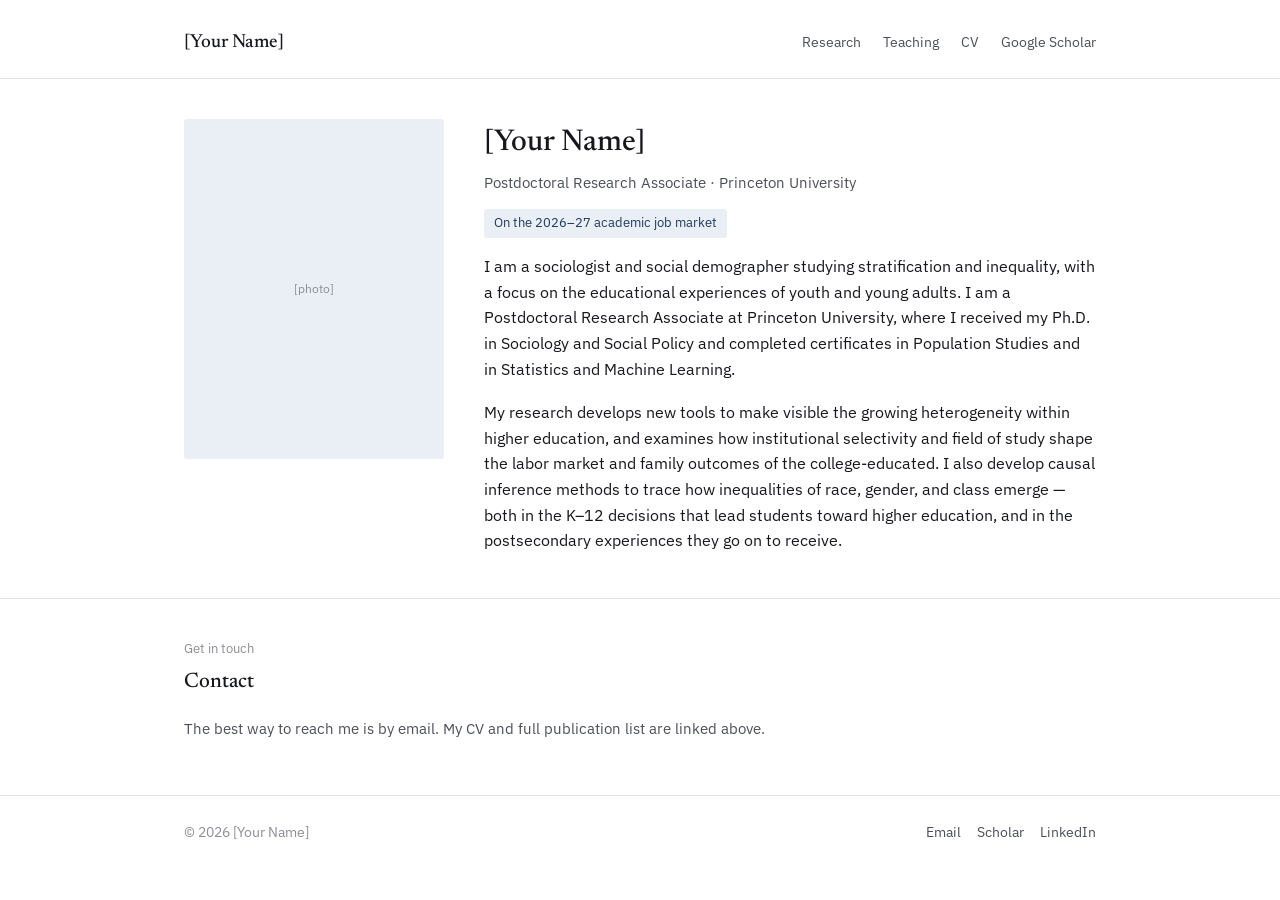
==== index.html @ 19eba812 "Add files via upload" ====
<!DOCTYPE html>
<html lang="en">
<head>
<meta charset="UTF-8">
<meta name="viewport" content="width=device-width, initial-scale=1.0">
<title>[Your Name] — [Field], [University]</title>
<meta name="description" content="[Your name] is a [position] at [university] studying [your area]. On the 2026–27 academic job market.">
<link rel="stylesheet" href="styles.css">
</head>
<body>

<nav class="wrap">
  <a href="index.html" class="nav-name">[Your Name]</a>
  <span class="nav-links">
    <a href="research.html">Research</a>
    <a href="teaching.html">Teaching</a>
    <a href="pdf/cv.pdf">CV</a>
    <a href="https://scholar.google.com">Google Scholar</a>
  </span>
</nav>

<header class="hero">
  <div class="wrap hero-grid">
    <div class="portrait">[photo]</div>
    <div>
      <h1>[Your Name]</h1>
      <p class="role">Postdoctoral Research Associate · Princeton University</p>
      <span class="market-flag">On the 2026–27 academic job market</span>
      <div class="bio">
        <p>I am a sociologist and social demographer studying stratification and inequality, with a focus on the educational experiences of youth and young adults. I am a Postdoctoral Research Associate at Princeton University, where I received my Ph.D. in Sociology and Social Policy and completed certificates in Population Studies and in Statistics and Machine Learning.</p>
        <p>My research develops new tools to make visible the growing heterogeneity within higher education, and examines how institutional selectivity and field of study shape the labor market and family outcomes of the college-educated. I also develop causal inference methods to trace how inequalities of race, gender, and class emerge — both in the K–12 decisions that lead students toward higher education, and in the postsecondary experiences they go on to receive.</p>
      </div>
    </div>
  </div>
</header>

<section>
  <div class="section-inner">
    <p class="eyebrow">Get in touch</p>
    <h2 class="section-title">Contact</h2>
    <p class="bio" style="font-size:14.5px; color:var(--ink-soft);">The best way to reach me is by email. My CV and full publication list are linked above.</p>
  </div>
</section>

<footer>
  <div class="wrap footer-row">
    <span>© 2026 [Your Name]</span>
    <span class="footer-links">
      <a href="mailto:you@university.edu">Email</a>
      <a href="https://scholar.google.com">Scholar</a>
      <a href="https://linkedin.com">LinkedIn</a>
    </span>
  </div>
</footer>

</body>
</html>
---- styles.css ----
@import url('https://fonts.googleapis.com/css2?family=Newsreader:ital,opsz,wght@0,6..72,400;0,6..72,500;1,6..72,400&family=IBM+Plex+Sans:wght@400;500&display=swap');

:root {
  --ink: #16181d;
  --ink-soft: #4b4f58;
  --ink-faint: #8b8e96;
  --paper: #ffffff;
  --line: #e3e2dd;
  --line-strong: #c9c7c0;
  --accent: #1f3a5f;
  --accent-tint: #eaeff5;
  --gold: #9c7a3c;
  --max: 960px;
}

* { box-sizing: border-box; }

html { scroll-behavior: smooth; }

body {
  margin: 0;
  background: var(--paper);
  color: var(--ink);
  font-family: 'IBM Plex Sans', -apple-system, sans-serif;
  font-size: 16px;
  line-height: 1.6;
  -webkit-font-smoothing: antialiased;
}

.wrap {
  max-width: var(--max);
  margin: 0 auto;
  padding: 0 24px;
}

/* ---------- Nav ---------- */

nav.wrap {
  display: flex;
  align-items: baseline;
  justify-content: space-between;
  flex-wrap: wrap;
  gap: 12px 24px;
  padding-top: 28px;
  padding-bottom: 20px;
}

.nav-name {
  font-family: 'Newsreader', serif;
  font-size: 19px;
  font-weight: 500;
  color: var(--ink);
  text-decoration: none;
}

.nav-links {
  display: flex;
  gap: 22px;
  flex-wrap: wrap;
}

.nav-links a {
  color: var(--ink-soft);
  text-decoration: none;
  font-size: 14px;
}

.nav-links a:hover { color: var(--accent); }

.nav-links a[aria-current="page"] {
  color: var(--accent);
  border-bottom: 1px solid var(--accent);
}

/* ---------- Hero ---------- */

header.hero {
  border-top: 1px solid var(--line);
  padding: 40px 0 44px;
}

.hero-grid {
  display: grid;
  grid-template-columns: 260px 1fr;
  gap: 40px;
  align-items: start;
}

.portrait {
  width: 260px;
  height: 340px;
  background: var(--accent-tint);
  border-radius: 3px;
  display: flex;
  align-items: center;
  justify-content: center;
  color: var(--ink-faint);
  font-size: 12px;
  text-align: center;
  line-height: 1.4;
}

.hero h1 {
  font-family: 'Newsreader', serif;
  font-weight: 500;
  font-size: 30px;
  margin: 0 0 4px;
  color: var(--ink);
}

.hero .role {
  color: var(--ink-soft);
  font-size: 15px;
  margin: 0 0 14px;
}

.market-flag {
  display: inline-block;
  font-size: 13px;
  color: var(--accent);
  background: var(--accent-tint);
  padding: 4px 10px;
  border-radius: 3px;
  margin-bottom: 16px;
}

.hero-links {
  display: flex;
  flex-wrap: wrap;
  gap: 16px;
  font-size: 14px;
}

.hero-links a {
  color: var(--accent);
  text-decoration: none;
  border-bottom: 1px solid transparent;
}

.hero-links a:hover { border-bottom-color: var(--accent); }

/* ---------- Sections ---------- */

section {
  border-top: 1px solid var(--line);
  padding: 40px 0;
}

section > .wrap,
section.wrap {
  display: block;
}

.section-inner {
  max-width: var(--max);
  margin: 0 auto;
  padding: 0 24px;
}

.eyebrow {
  font-size: 13px;
  color: var(--ink-faint);
  margin: 0 0 6px;
}

h2.section-title {
  font-family: 'Newsreader', serif;
  font-weight: 500;
  font-size: 21px;
  margin: 0 0 18px;
}

.bio p {
  margin: 0 0 18px;
  font-size: 16px;
  color: var(--ink);
}

.bio p:last-child { margin-bottom: 0; }

.bio em { font-style: italic; color: var(--ink-soft); }
.bio strong { font-weight: 500; }

/* ---------- Research agenda blocks ---------- */

.agenda {
  padding: 26px 0;
  border-top: 1px solid var(--line);
}

.agenda:first-of-type { border-top: none; padding-top: 0; }

.agenda-label {
  font-size: 12.5px;
  letter-spacing: 0.02em;
  color: var(--ink-faint);
  margin: 0 0 4px;
}

.agenda-title {
  font-size: 17px;
  font-weight: 500;
  margin: 0 0 6px;
}

.agenda-q {
  font-size: 14.5px;
  color: var(--ink-soft);
  margin: 0 0 16px;
}

.figure-slot {
  background: var(--accent-tint);
  border-radius: 6px;
  min-height: 220px;
  display: flex;
  align-items: center;
  justify-content: center;
  color: var(--accent);
  font-size: 13px;
  text-align: center;
  padding: 20px;
  line-height: 1.6;
}

.figure-caption {
  font-size: 13.5px;
  color: var(--ink-soft);
  margin: 10px 0 0;
}

.figure-caption a { color: var(--accent); }

/* ---------- Research list ---------- */

.pub {
  padding: 14px 0;
  border-top: 1px solid var(--line);
}

.pub:first-child { border-top: none; padding-top: 0; }

.pub-title { margin: 0 0 3px; font-size: 15.5px; }

.pub-meta {
  margin: 0;
  font-size: 13.5px;
  color: var(--ink-soft);
}

.pub-meta .status { color: var(--accent); }

/* ---------- Teaching ---------- */

.course {
  display: flex;
  justify-content: space-between;
  gap: 12px;
  padding: 10px 0;
  border-top: 1px solid var(--line);
  font-size: 14.5px;
}

.course:first-child { border-top: none; padding-top: 0; }

.course-role { color: var(--ink-faint); text-align: right; white-space: nowrap; }

/* ---------- Footer ---------- */

footer {
  border-top: 1px solid var(--line);
  padding: 26px 0 40px;
}

.footer-row {
  display: flex;
  align-items: center;
  justify-content: space-between;
  flex-wrap: wrap;
  gap: 12px;
  font-size: 13.5px;
  color: var(--ink-faint);
}

.footer-links {
  display: flex;
  gap: 16px;
}

.footer-links a {
  color: var(--ink-soft);
  text-decoration: none;
}

.footer-links a:hover { color: var(--accent); }

/* ---------- Feature project: skill-space app ---------- */

.app-controls {
  display: flex;
  flex-wrap: wrap;
  gap: 16px 28px;
  margin: 18px 0 16px;
  font-size: 14px;
}

.app-controls label {
  display: block;
  color: var(--ink-soft);
  font-size: 12.5px;
  margin-bottom: 4px;
}

.app-controls select {
  font-family: 'IBM Plex Sans', sans-serif;
  font-size: 14px;
  color: var(--ink);
  background: var(--paper);
  border: 1px solid var(--line-strong);
  border-radius: 4px;
  padding: 6px 10px;
  min-width: 180px;
}

.subscribe-box {
  border: 1px solid var(--line-strong);
  border-radius: 6px;
  padding: 16px 18px;
  margin-top: 18px;
  display: flex;
  align-items: center;
  justify-content: space-between;
  flex-wrap: wrap;
  gap: 12px;
}

.subscribe-note {
  font-size: 13.5px;
  color: var(--ink-soft);
  margin: 0;
}

.subscribe-btn {
  font-size: 13.5px;
  color: var(--paper);
  background: var(--accent);
  text-decoration: none;
  padding: 8px 16px;
  border-radius: 4px;
  white-space: nowrap;
}

.subscribe-btn:hover { opacity: 0.9; }

/* ---------- Dissertation projects: side-by-side boxes ---------- */

.diss-grid {
  display: grid;
  grid-template-columns: repeat(3, 1fr);
  gap: 22px;
}

.diss-box { min-width: 0; }

.diss-img {
  background: var(--accent-tint);
  border-radius: 6px;
  height: 130px;
  display: flex;
  align-items: center;
  justify-content: center;
  color: var(--accent);
  font-size: 11.5px;
  text-align: center;
  padding: 10px;
  margin-bottom: 10px;
}

.diss-title {
  font-size: 14.5px;
  font-weight: 500;
  margin: 0 0 6px;
  line-height: 1.4;
}

.diss-desc {
  font-size: 13px;
  color: var(--ink-soft);
  margin: 0;
}

@media (max-width: 700px) {
  .diss-grid { grid-template-columns: 1fr; gap: 24px; }
}

/* ---------- Short-description list items (published & ongoing) ---------- */

.pub-desc {
  margin: 6px 0 0;
  font-size: 13.5px;
  color: var(--ink-soft);
}

@media (max-width: 640px) {
  .hero-grid { grid-template-columns: 1fr; gap: 20px; }
  .portrait { width: 100%; height: 260px; }
  .hero h1 { font-size: 25px; }
  .nav-links { gap: 14px; }
}

/* ---------- Accessibility ---------- */

a:focus-visible,
button:focus-visible {
  outline: 2px solid var(--accent);
  outline-offset: 2px;
}

@media (prefers-reduced-motion: reduce) {
  html { scroll-behavior: auto; }
}
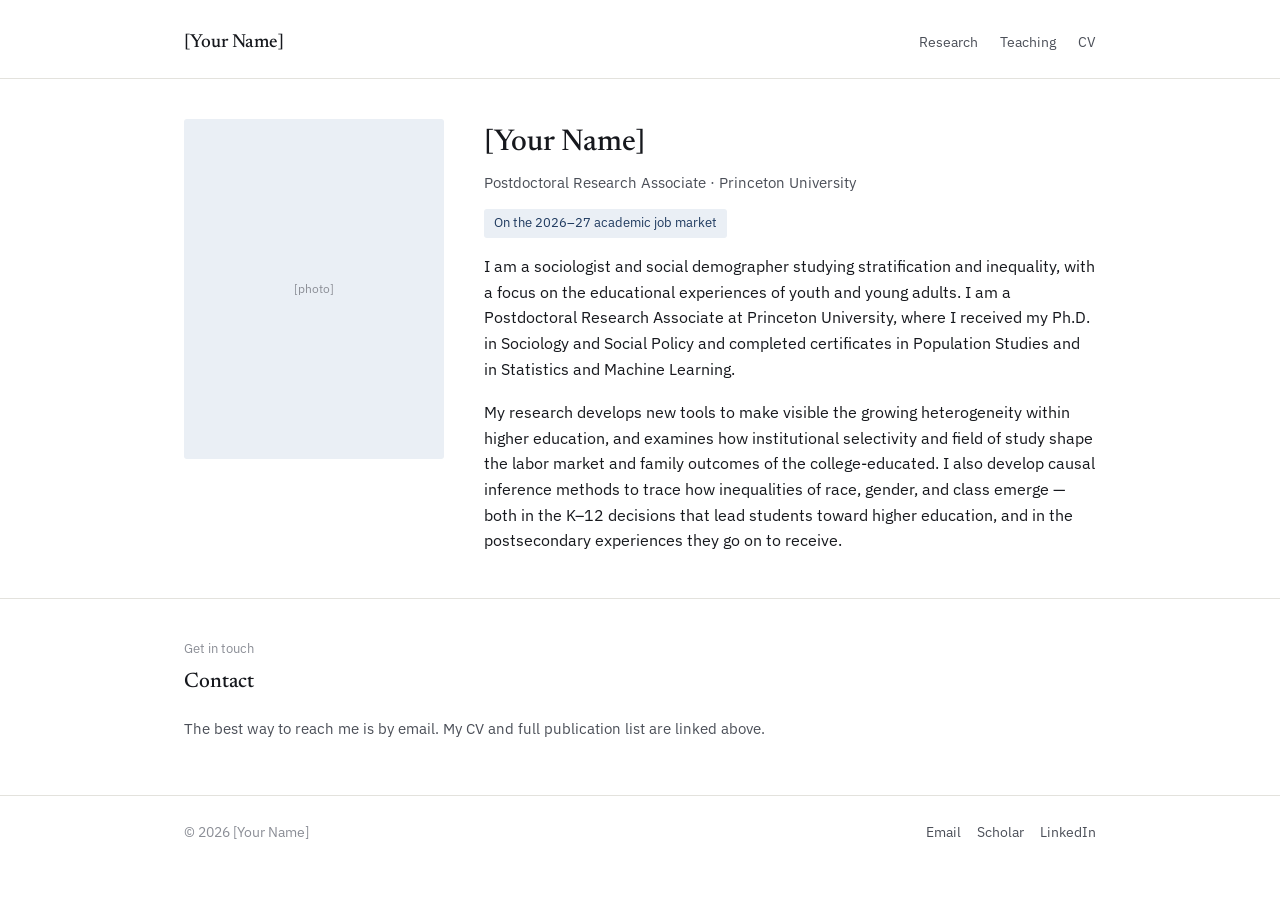
==== commit 64c096c5: "Remove Google Scholar link from index.html Removed Google Scholar link from navigation." ====
--- a/index.html
+++ b/index.html
@@ -15,7 +15,6 @@
     <a href="research.html">Research</a>
     <a href="teaching.html">Teaching</a>
     <a href="pdf/cv.pdf">CV</a>
-    <a href="https://scholar.google.com">Google Scholar</a>
   </span>
 </nav>
 
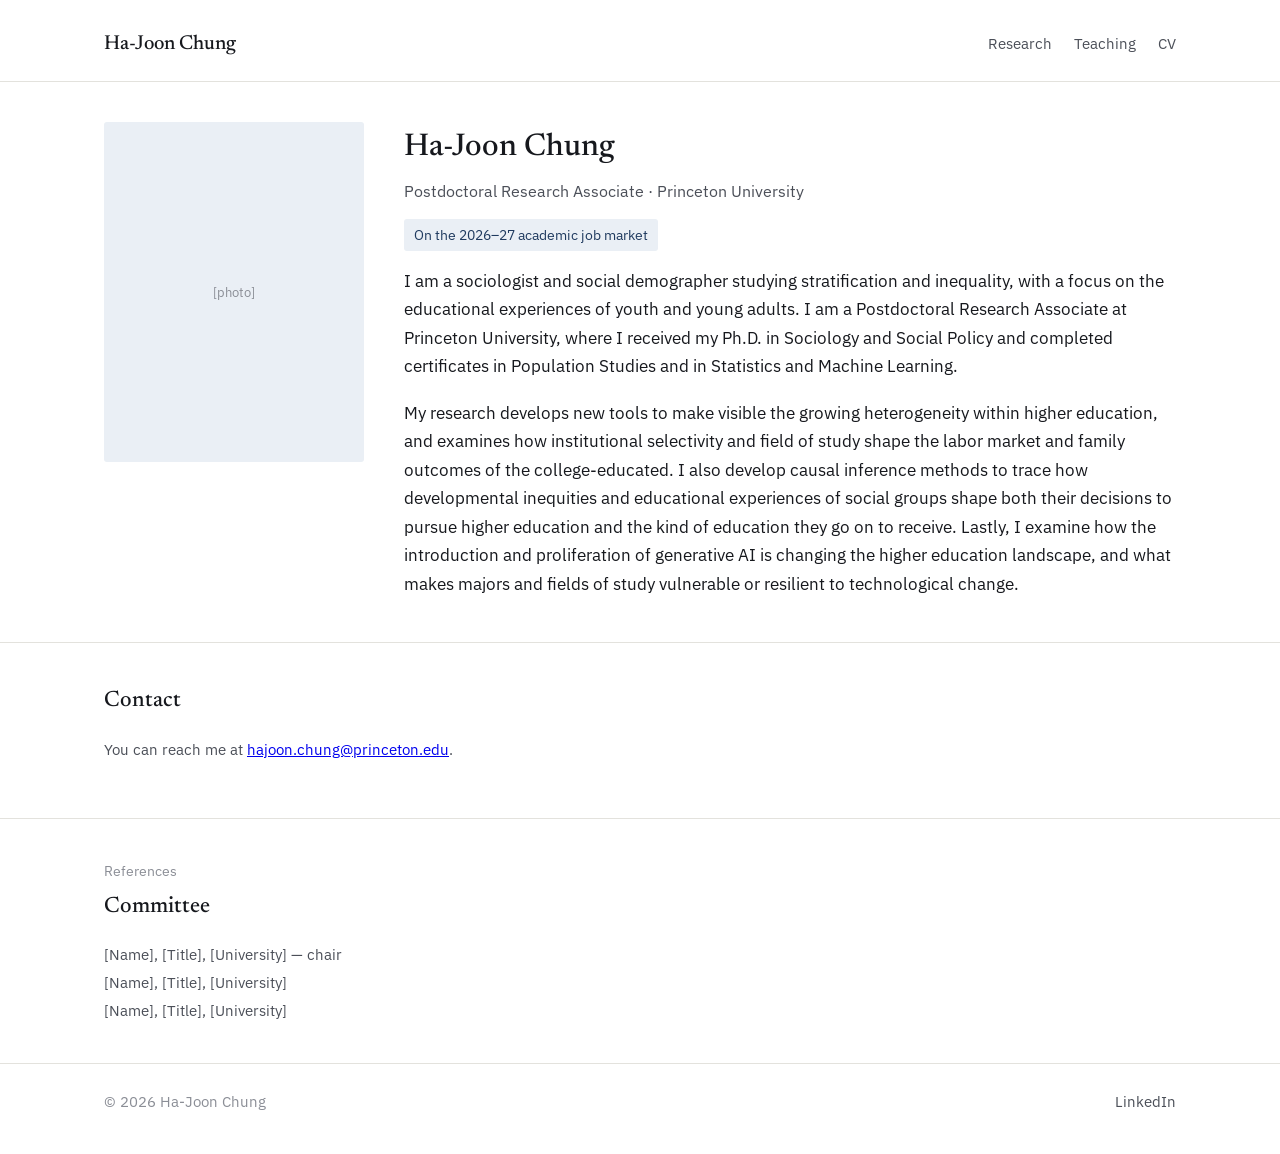
==== commit fc0f2dbf: "Add files via upload" ====
--- a/index.html
+++ b/index.html
@@ -3,14 +3,14 @@
 <head>
 <meta charset="UTF-8">
 <meta name="viewport" content="width=device-width, initial-scale=1.0">
-<title>[Your Name] — [Field], [University]</title>
-<meta name="description" content="[Your name] is a [position] at [university] studying [your area]. On the 2026–27 academic job market.">
+<title>Ha-Joon Chung — Sociology, Princeton University</title>
+<meta name="description" content="Ha-Joon Chung is a Postdoctoral Research Associate at Princeton University studying stratification and inequality in higher education. On the 2026–27 academic job market.">
 <link rel="stylesheet" href="styles.css">
 </head>
 <body>
 
 <nav class="wrap">
-  <a href="index.html" class="nav-name">[Your Name]</a>
+  <a href="index.html" class="nav-name">Ha-Joon Chung</a>
   <span class="nav-links">
     <a href="research.html">Research</a>
     <a href="teaching.html">Teaching</a>
@@ -22,12 +22,12 @@
   <div class="wrap hero-grid">
     <div class="portrait">[photo]</div>
     <div>
-      <h1>[Your Name]</h1>
+      <h1>Ha-Joon Chung</h1>
       <p class="role">Postdoctoral Research Associate · Princeton University</p>
       <span class="market-flag">On the 2026–27 academic job market</span>
       <div class="bio">
         <p>I am a sociologist and social demographer studying stratification and inequality, with a focus on the educational experiences of youth and young adults. I am a Postdoctoral Research Associate at Princeton University, where I received my Ph.D. in Sociology and Social Policy and completed certificates in Population Studies and in Statistics and Machine Learning.</p>
-        <p>My research develops new tools to make visible the growing heterogeneity within higher education, and examines how institutional selectivity and field of study shape the labor market and family outcomes of the college-educated. I also develop causal inference methods to trace how inequalities of race, gender, and class emerge — both in the K–12 decisions that lead students toward higher education, and in the postsecondary experiences they go on to receive.</p>
+        <p>My research develops new tools to make visible the growing heterogeneity within higher education, and examines how institutional selectivity and field of study shape the labor market and family outcomes of the college-educated. I also develop causal inference methods to trace how developmental inequities and educational experiences of social groups shape both their decisions to pursue higher education and the kind of education they go on to receive. Lastly, I examine how the introduction and proliferation of generative AI is changing the higher education landscape, and what makes majors and fields of study vulnerable or resilient to technological change.</p>
       </div>
     </div>
   </div>
@@ -35,19 +35,26 @@
 
 <section>
   <div class="section-inner">
-    <p class="eyebrow">Get in touch</p>
     <h2 class="section-title">Contact</h2>
-    <p class="bio" style="font-size:14.5px; color:var(--ink-soft);">The best way to reach me is by email. My CV and full publication list are linked above.</p>
+    <p class="bio" style="font-size:15px; color:var(--ink-soft);">You can reach me at <a href="mailto:hajoon.chung@princeton.edu">hajoon.chung@princeton.edu</a>.</p>
+  </div>
+</section>
+
+<section id="references">
+  <div class="section-inner">
+    <p class="eyebrow">References</p>
+    <h2 class="section-title">Committee</h2>
+    <p class="bio" style="font-size:14.5px; color:var(--ink-soft); margin:0 0 4px;">[Name], [Title], [University] — chair</p>
+    <p class="bio" style="font-size:14.5px; color:var(--ink-soft); margin:0 0 4px;">[Name], [Title], [University]</p>
+    <p class="bio" style="font-size:14.5px; color:var(--ink-soft); margin:0;">[Name], [Title], [University]</p>
   </div>
 </section>
 
 <footer>
   <div class="wrap footer-row">
-    <span>© 2026 [Your Name]</span>
+    <span>© 2026 Ha-Joon Chung</span>
     <span class="footer-links">
-      <a href="mailto:you@university.edu">Email</a>
-      <a href="https://scholar.google.com">Scholar</a>
-      <a href="https://linkedin.com">LinkedIn</a>
+      <a href="https://www.linkedin.com/in/ha-joon-chung-171681434/">LinkedIn</a>
     </span>
   </div>
 </footer>
--- a/styles.css
+++ b/styles.css
@@ -10,7 +10,7 @@
   --accent: #1f3a5f;
   --accent-tint: #eaeff5;
   --gold: #9c7a3c;
-  --max: 960px;
+  --max: 1120px;
 }
 
 * { box-sizing: border-box; }
@@ -22,8 +22,8 @@
   background: var(--paper);
   color: var(--ink);
   font-family: 'IBM Plex Sans', -apple-system, sans-serif;
-  font-size: 16px;
-  line-height: 1.6;
+  font-size: 17.5px;
+  line-height: 1.65;
   -webkit-font-smoothing: antialiased;
 }
 
@@ -47,7 +47,7 @@
 
 .nav-name {
   font-family: 'Newsreader', serif;
-  font-size: 19px;
+  font-size: 20.3px;
   font-weight: 500;
   color: var(--ink);
   text-decoration: none;
@@ -62,7 +62,7 @@
 .nav-links a {
   color: var(--ink-soft);
   text-decoration: none;
-  font-size: 14px;
+  font-size: 15.3px;
 }
 
 .nav-links a:hover { color: var(--accent); }
@@ -95,7 +95,7 @@
   align-items: center;
   justify-content: center;
   color: var(--ink-faint);
-  font-size: 12px;
+  font-size: 13.3px;
   text-align: center;
   line-height: 1.4;
 }
@@ -103,20 +103,20 @@
 .hero h1 {
   font-family: 'Newsreader', serif;
   font-weight: 500;
-  font-size: 30px;
+  font-size: 31.3px;
   margin: 0 0 4px;
   color: var(--ink);
 }
 
 .hero .role {
   color: var(--ink-soft);
-  font-size: 15px;
+  font-size: 16.3px;
   margin: 0 0 14px;
 }
 
 .market-flag {
   display: inline-block;
-  font-size: 13px;
+  font-size: 14.3px;
   color: var(--accent);
   background: var(--accent-tint);
   padding: 4px 10px;
@@ -128,7 +128,7 @@
   display: flex;
   flex-wrap: wrap;
   gap: 16px;
-  font-size: 14px;
+  font-size: 15.3px;
 }
 
 .hero-links a {
@@ -158,7 +158,7 @@
 }
 
 .eyebrow {
-  font-size: 13px;
+  font-size: 14.3px;
   color: var(--ink-faint);
   margin: 0 0 6px;
 }
@@ -166,13 +166,22 @@
 h2.section-title {
   font-family: 'Newsreader', serif;
   font-weight: 500;
-  font-size: 21px;
+  font-size: 22.3px;
   margin: 0 0 18px;
+}
+
+.page-title {
+  font-family: 'Newsreader', serif;
+  font-weight: 500;
+  font-size: 26px;
+  line-height: 1.35;
+  margin: 0 0 14px;
+  color: var(--ink);
 }
 
 .bio p {
   margin: 0 0 18px;
-  font-size: 16px;
+  font-size: 17.3px;
   color: var(--ink);
 }
 
@@ -191,20 +200,20 @@
 .agenda:first-of-type { border-top: none; padding-top: 0; }
 
 .agenda-label {
-  font-size: 12.5px;
+  font-size: 13.8px;
   letter-spacing: 0.02em;
   color: var(--ink-faint);
   margin: 0 0 4px;
 }
 
 .agenda-title {
-  font-size: 17px;
+  font-size: 18.3px;
   font-weight: 500;
   margin: 0 0 6px;
 }
 
 .agenda-q {
-  font-size: 14.5px;
+  font-size: 15.8px;
   color: var(--ink-soft);
   margin: 0 0 16px;
 }
@@ -217,14 +226,14 @@
   align-items: center;
   justify-content: center;
   color: var(--accent);
-  font-size: 13px;
+  font-size: 14.3px;
   text-align: center;
   padding: 20px;
   line-height: 1.6;
 }
 
 .figure-caption {
-  font-size: 13.5px;
+  font-size: 14.8px;
   color: var(--ink-soft);
   margin: 10px 0 0;
 }
@@ -240,11 +249,11 @@
 
 .pub:first-child { border-top: none; padding-top: 0; }
 
-.pub-title { margin: 0 0 3px; font-size: 15.5px; }
+.pub-title { margin: 0 0 3px; font-size: 16.8px; }
 
 .pub-meta {
   margin: 0;
-  font-size: 13.5px;
+  font-size: 14.8px;
   color: var(--ink-soft);
 }
 
@@ -258,7 +267,7 @@
   gap: 12px;
   padding: 10px 0;
   border-top: 1px solid var(--line);
-  font-size: 14.5px;
+  font-size: 15.8px;
 }
 
 .course:first-child { border-top: none; padding-top: 0; }
@@ -278,7 +287,7 @@
   justify-content: space-between;
   flex-wrap: wrap;
   gap: 12px;
-  font-size: 13.5px;
+  font-size: 14.8px;
   color: var(--ink-faint);
 }
 
@@ -301,19 +310,19 @@
   flex-wrap: wrap;
   gap: 16px 28px;
   margin: 18px 0 16px;
-  font-size: 14px;
+  font-size: 15.3px;
 }
 
 .app-controls label {
   display: block;
   color: var(--ink-soft);
-  font-size: 12.5px;
+  font-size: 13.8px;
   margin-bottom: 4px;
 }
 
 .app-controls select {
   font-family: 'IBM Plex Sans', sans-serif;
-  font-size: 14px;
+  font-size: 15.3px;
   color: var(--ink);
   background: var(--paper);
   border: 1px solid var(--line-strong);
@@ -335,13 +344,13 @@
 }
 
 .subscribe-note {
-  font-size: 13.5px;
+  font-size: 14.8px;
   color: var(--ink-soft);
   margin: 0;
 }
 
 .subscribe-btn {
-  font-size: 13.5px;
+  font-size: 14.8px;
   color: var(--paper);
   background: var(--accent);
   text-decoration: none;
@@ -370,21 +379,21 @@
   align-items: center;
   justify-content: center;
   color: var(--accent);
-  font-size: 11.5px;
+  font-size: 12.8px;
   text-align: center;
   padding: 10px;
   margin-bottom: 10px;
 }
 
 .diss-title {
-  font-size: 14.5px;
+  font-size: 15.8px;
   font-weight: 500;
   margin: 0 0 6px;
   line-height: 1.4;
 }
 
 .diss-desc {
-  font-size: 13px;
+  font-size: 14.3px;
   color: var(--ink-soft);
   margin: 0;
 }
@@ -397,14 +406,14 @@
 
 .pub-desc {
   margin: 6px 0 0;
-  font-size: 13.5px;
+  font-size: 14.8px;
   color: var(--ink-soft);
 }
 
 @media (max-width: 640px) {
   .hero-grid { grid-template-columns: 1fr; gap: 20px; }
   .portrait { width: 100%; height: 260px; }
-  .hero h1 { font-size: 25px; }
+  .hero h1 { font-size: 26.3px; }
   .nav-links { gap: 14px; }
 }
 
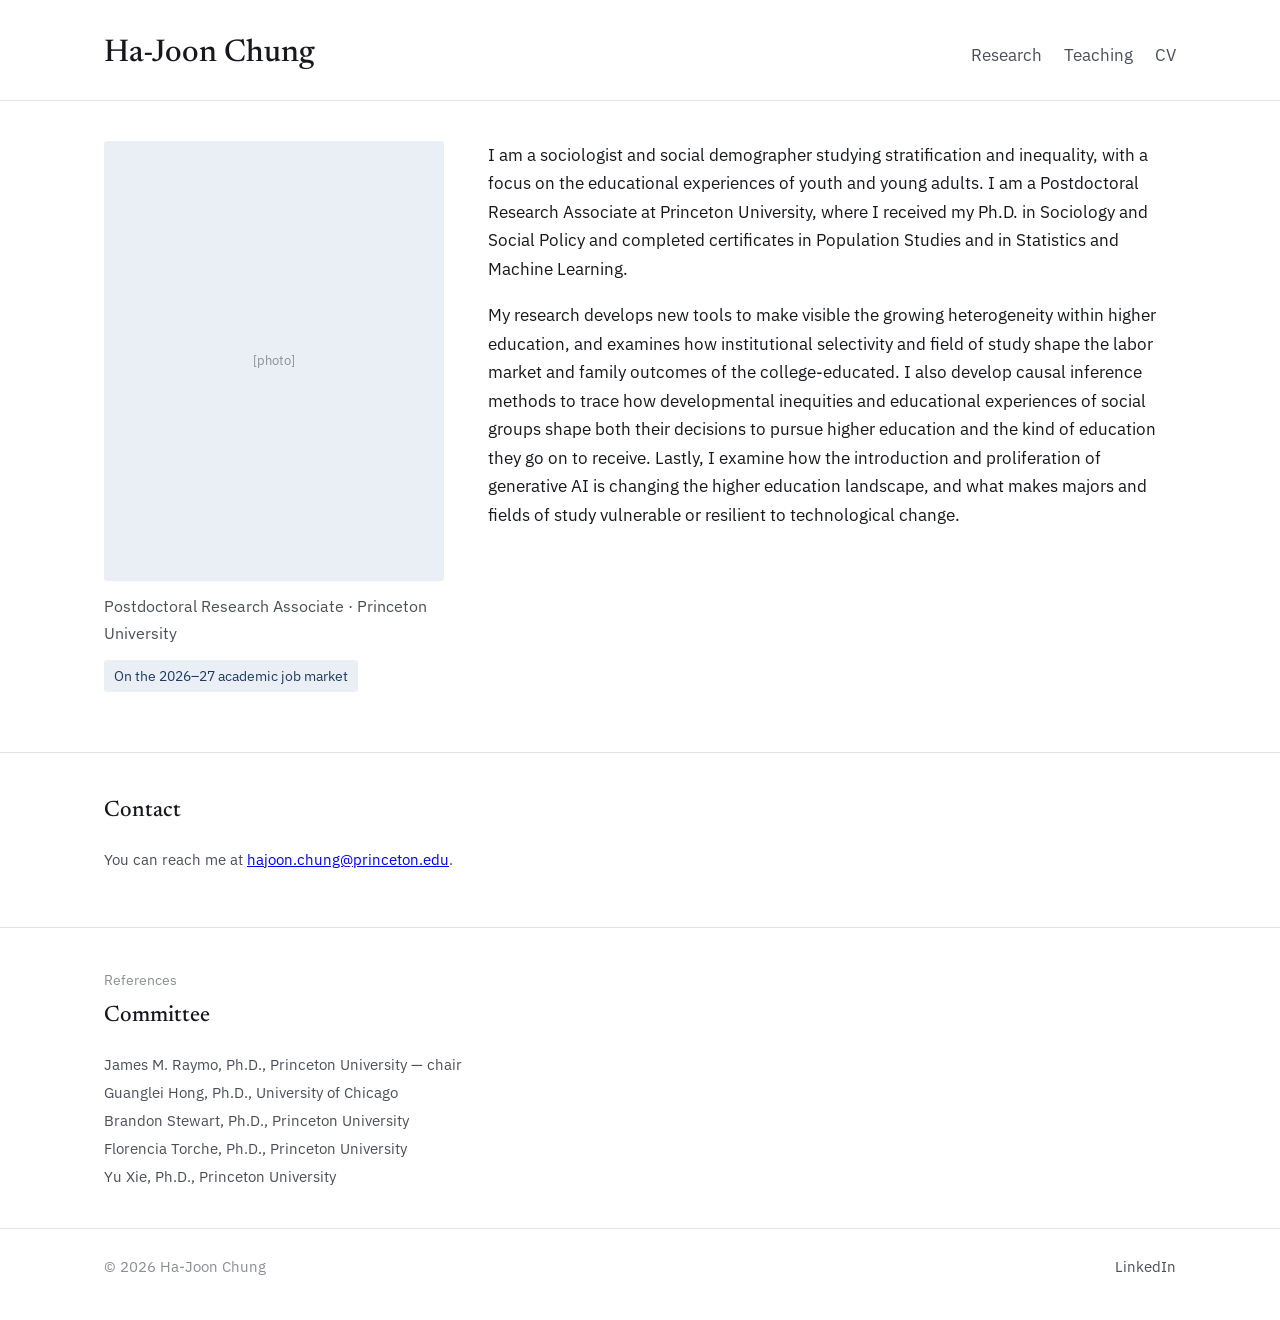
==== commit c9f18be0: "Add files via upload" ====
--- a/index.html
+++ b/index.html
@@ -20,15 +20,14 @@
 
 <header class="hero">
   <div class="wrap hero-grid">
-    <div class="portrait">[photo]</div>
     <div>
-      <h1>Ha-Joon Chung</h1>
-      <p class="role">Postdoctoral Research Associate · Princeton University</p>
+      <div class="portrait">[photo]</div>
+      <p class="role" style="margin-top:12px;">Postdoctoral Research Associate · Princeton University</p>
       <span class="market-flag">On the 2026–27 academic job market</span>
-      <div class="bio">
-        <p>I am a sociologist and social demographer studying stratification and inequality, with a focus on the educational experiences of youth and young adults. I am a Postdoctoral Research Associate at Princeton University, where I received my Ph.D. in Sociology and Social Policy and completed certificates in Population Studies and in Statistics and Machine Learning.</p>
-        <p>My research develops new tools to make visible the growing heterogeneity within higher education, and examines how institutional selectivity and field of study shape the labor market and family outcomes of the college-educated. I also develop causal inference methods to trace how developmental inequities and educational experiences of social groups shape both their decisions to pursue higher education and the kind of education they go on to receive. Lastly, I examine how the introduction and proliferation of generative AI is changing the higher education landscape, and what makes majors and fields of study vulnerable or resilient to technological change.</p>
-      </div>
+    </div>
+    <div class="bio">
+      <p>I am a sociologist and social demographer studying stratification and inequality, with a focus on the educational experiences of youth and young adults. I am a Postdoctoral Research Associate at Princeton University, where I received my Ph.D. in Sociology and Social Policy and completed certificates in Population Studies and in Statistics and Machine Learning.</p>
+      <p>My research develops new tools to make visible the growing heterogeneity within higher education, and examines how institutional selectivity and field of study shape the labor market and family outcomes of the college-educated. I also develop causal inference methods to trace how developmental inequities and educational experiences of social groups shape both their decisions to pursue higher education and the kind of education they go on to receive. Lastly, I examine how the introduction and proliferation of generative AI is changing the higher education landscape, and what makes majors and fields of study vulnerable or resilient to technological change.</p>
     </div>
   </div>
 </header>
@@ -44,9 +43,11 @@
   <div class="section-inner">
     <p class="eyebrow">References</p>
     <h2 class="section-title">Committee</h2>
-    <p class="bio" style="font-size:14.5px; color:var(--ink-soft); margin:0 0 4px;">[Name], [Title], [University] — chair</p>
-    <p class="bio" style="font-size:14.5px; color:var(--ink-soft); margin:0 0 4px;">[Name], [Title], [University]</p>
-    <p class="bio" style="font-size:14.5px; color:var(--ink-soft); margin:0;">[Name], [Title], [University]</p>
+    <p class="bio" style="font-size:14.5px; color:var(--ink-soft); margin:0 0 4px;">James M. Raymo, Ph.D., Princeton University — chair</p>
+    <p class="bio" style="font-size:14.5px; color:var(--ink-soft); margin:0 0 4px;">Guanglei Hong, Ph.D., University of Chicago</p>
+    <p class="bio" style="font-size:14.5px; color:var(--ink-soft); margin:0 0 4px;">Brandon Stewart, Ph.D., Princeton University</p>
+    <p class="bio" style="font-size:14.5px; color:var(--ink-soft); margin:0 0 4px;">Florencia Torche, Ph.D., Princeton University</p>
+    <p class="bio" style="font-size:14.5px; color:var(--ink-soft); margin:0;">Yu Xie, Ph.D., Princeton University</p>
   </div>
 </section>
 
--- a/styles.css
+++ b/styles.css
@@ -47,7 +47,7 @@
 
 .nav-name {
   font-family: 'Newsreader', serif;
-  font-size: 20.3px;
+  font-size: 31.3px;
   font-weight: 500;
   color: var(--ink);
   text-decoration: none;
@@ -62,7 +62,7 @@
 .nav-links a {
   color: var(--ink-soft);
   text-decoration: none;
-  font-size: 15.3px;
+  font-size: 17px;
 }
 
 .nav-links a:hover { color: var(--accent); }
@@ -81,14 +81,14 @@
 
 .hero-grid {
   display: grid;
-  grid-template-columns: 260px 1fr;
-  gap: 40px;
+  grid-template-columns: 340px 1fr;
+  gap: 44px;
   align-items: start;
 }
 
 .portrait {
-  width: 260px;
-  height: 340px;
+  width: 340px;
+  height: 440px;
   background: var(--accent-tint);
   border-radius: 3px;
   display: flex;
@@ -398,6 +398,8 @@
   margin: 0;
 }
 
+.diss-desc + .diss-desc { margin-top: 10px; }
+
 @media (max-width: 700px) {
   .diss-grid { grid-template-columns: 1fr; gap: 24px; }
 }
@@ -410,10 +412,98 @@
   color: var(--ink-soft);
 }
 
+/* ---------- Click-to-expand hint ---------- */
+
+.hint {
+  font-size: 12.8px;
+  color: var(--ink-faint);
+  font-weight: 400;
+}
+
+/* ---------- Lightbox ---------- */
+
+.diss-box { cursor: pointer; }
+
+.lightbox-overlay {
+  position: fixed;
+  inset: 0;
+  background: rgba(20, 20, 20, 0.55);
+  display: flex;
+  align-items: center;
+  justify-content: center;
+  z-index: 1000;
+  opacity: 0;
+  pointer-events: none;
+  transition: opacity 0.18s ease;
+  padding: 24px;
+}
+
+.lightbox-overlay.open {
+  opacity: 1;
+  pointer-events: auto;
+}
+
+.lightbox-card {
+  background: var(--paper);
+  border-radius: 10px;
+  max-width: 880px;
+  width: 92%;
+  max-height: 88vh;
+  overflow-y: auto;
+  padding: 46px 50px 50px;
+  position: relative;
+  box-shadow: 0 20px 60px rgba(0, 0, 0, 0.25);
+  transform: translateY(8px);
+  transition: transform 0.18s ease;
+}
+
+.lightbox-overlay.open .lightbox-card { transform: translateY(0); }
+
+.lightbox-close {
+  position: absolute;
+  top: 12px;
+  right: 14px;
+  background: none;
+  border: none;
+  font-size: 24px;
+  line-height: 1;
+  color: var(--ink-faint);
+  cursor: pointer;
+  padding: 4px 8px;
+}
+
+.lightbox-close:hover { color: var(--ink); }
+
+.lightbox-img {
+  background: var(--accent-tint);
+  border-radius: 6px;
+  height: 340px;
+  display: flex;
+  align-items: center;
+  justify-content: center;
+  color: var(--accent);
+  font-size: 14px;
+  margin-bottom: 24px;
+}
+
+.lightbox-title {
+  font-family: 'Newsreader', serif;
+  font-weight: 500;
+  font-size: 25px;
+  margin: 0 0 14px;
+}
+
+.lightbox-desc {
+  font-size: 16px;
+  color: var(--ink-soft);
+  line-height: 1.7;
+  margin: 0;
+}
+
 @media (max-width: 640px) {
   .hero-grid { grid-template-columns: 1fr; gap: 20px; }
-  .portrait { width: 100%; height: 260px; }
-  .hero h1 { font-size: 26.3px; }
+  .portrait { width: 100%; height: 320px; }
+  .nav-name { font-size: 22px; }
   .nav-links { gap: 14px; }
 }
 
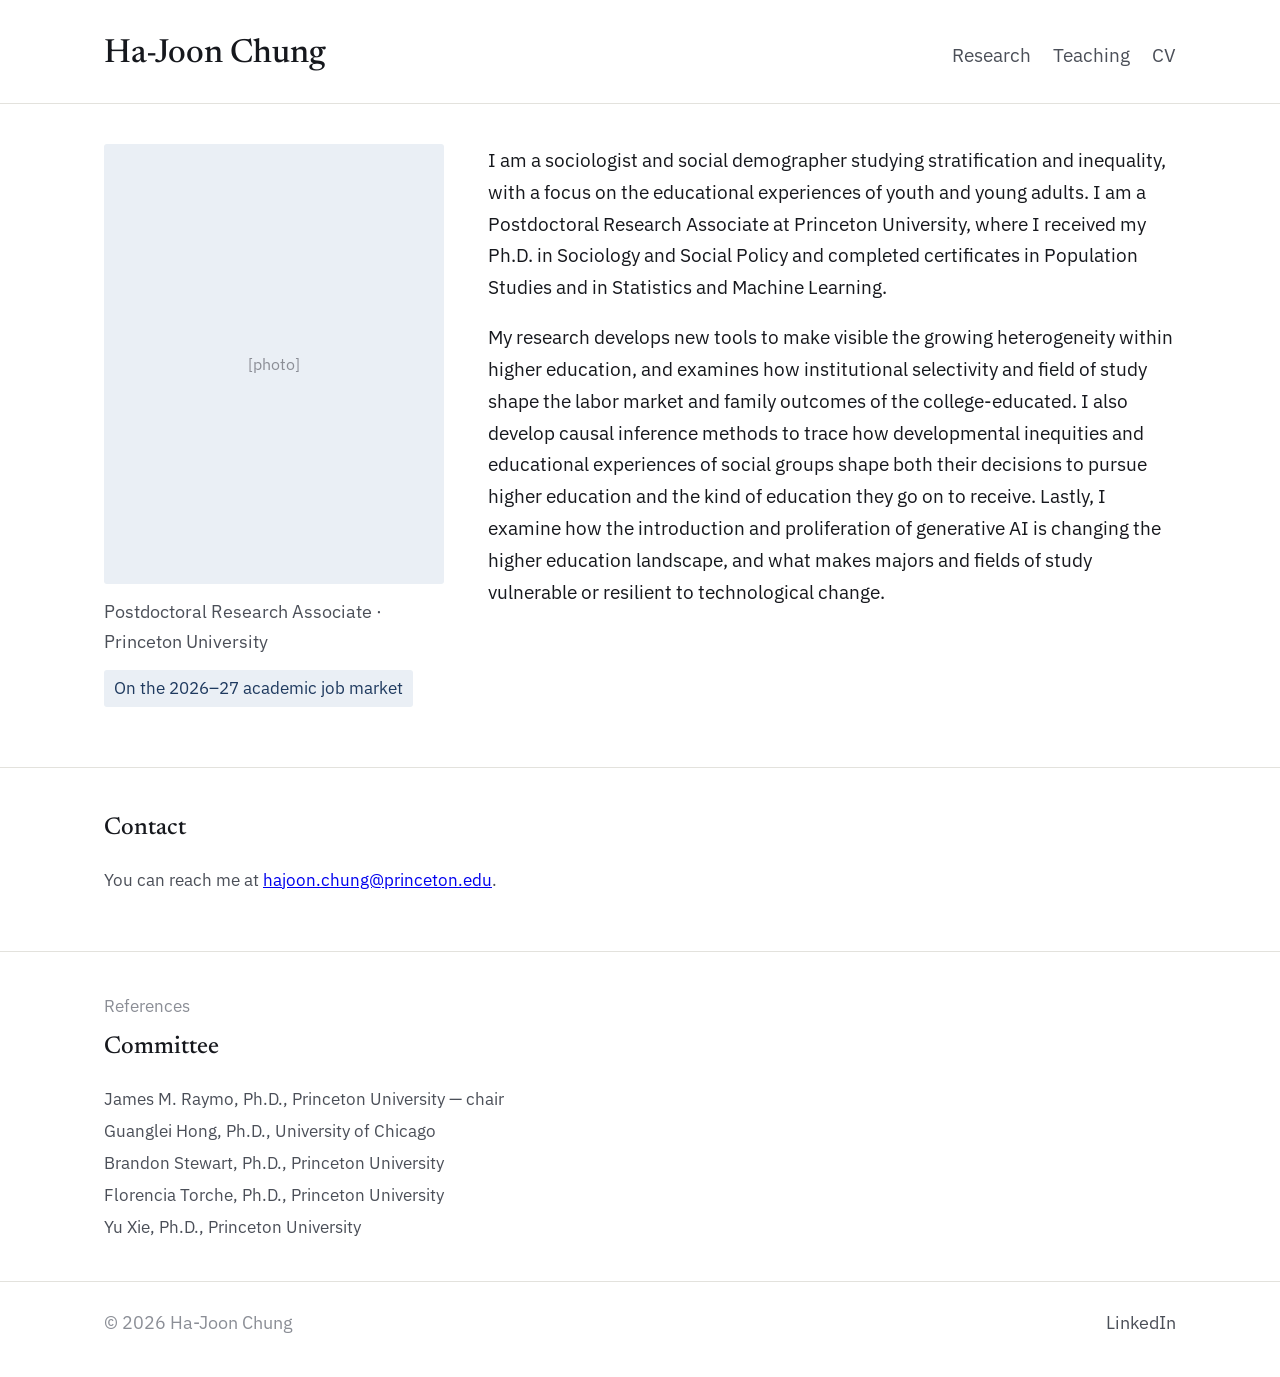
==== commit c0cc7ed2: "Add files via upload" ====
--- a/index.html
+++ b/index.html
@@ -35,7 +35,7 @@
 <section>
   <div class="section-inner">
     <h2 class="section-title">Contact</h2>
-    <p class="bio" style="font-size:15px; color:var(--ink-soft);">You can reach me at <a href="mailto:hajoon.chung@princeton.edu">hajoon.chung@princeton.edu</a>.</p>
+    <p class="bio" style="font-size:17px; color:var(--ink-soft);">You can reach me at <a href="mailto:hajoon.chung@princeton.edu">hajoon.chung@princeton.edu</a>.</p>
   </div>
 </section>
 
@@ -43,11 +43,11 @@
   <div class="section-inner">
     <p class="eyebrow">References</p>
     <h2 class="section-title">Committee</h2>
-    <p class="bio" style="font-size:14.5px; color:var(--ink-soft); margin:0 0 4px;">James M. Raymo, Ph.D., Princeton University — chair</p>
-    <p class="bio" style="font-size:14.5px; color:var(--ink-soft); margin:0 0 4px;">Guanglei Hong, Ph.D., University of Chicago</p>
-    <p class="bio" style="font-size:14.5px; color:var(--ink-soft); margin:0 0 4px;">Brandon Stewart, Ph.D., Princeton University</p>
-    <p class="bio" style="font-size:14.5px; color:var(--ink-soft); margin:0 0 4px;">Florencia Torche, Ph.D., Princeton University</p>
-    <p class="bio" style="font-size:14.5px; color:var(--ink-soft); margin:0;">Yu Xie, Ph.D., Princeton University</p>
+    <p class="bio" style="font-size:17px; color:var(--ink-soft); margin:0 0 4px;">James M. Raymo, Ph.D., Princeton University — chair</p>
+    <p class="bio" style="font-size:17px; color:var(--ink-soft); margin:0 0 4px;">Guanglei Hong, Ph.D., University of Chicago</p>
+    <p class="bio" style="font-size:17px; color:var(--ink-soft); margin:0 0 4px;">Brandon Stewart, Ph.D., Princeton University</p>
+    <p class="bio" style="font-size:17px; color:var(--ink-soft); margin:0 0 4px;">Florencia Torche, Ph.D., Princeton University</p>
+    <p class="bio" style="font-size:17px; color:var(--ink-soft); margin:0;">Yu Xie, Ph.D., Princeton University</p>
   </div>
 </section>
 
--- a/styles.css
+++ b/styles.css
@@ -22,7 +22,7 @@
   background: var(--paper);
   color: var(--ink);
   font-family: 'IBM Plex Sans', -apple-system, sans-serif;
-  font-size: 17.5px;
+  font-size: 19.5px;
   line-height: 1.65;
   -webkit-font-smoothing: antialiased;
 }
@@ -47,7 +47,7 @@
 
 .nav-name {
   font-family: 'Newsreader', serif;
-  font-size: 31.3px;
+  font-size: 33.3px;
   font-weight: 500;
   color: var(--ink);
   text-decoration: none;
@@ -62,7 +62,7 @@
 .nav-links a {
   color: var(--ink-soft);
   text-decoration: none;
-  font-size: 17px;
+  font-size: 19px;
 }
 
 .nav-links a:hover { color: var(--accent); }
@@ -95,7 +95,7 @@
   align-items: center;
   justify-content: center;
   color: var(--ink-faint);
-  font-size: 13.3px;
+  font-size: 16.3px;
   text-align: center;
   line-height: 1.4;
 }
@@ -103,20 +103,20 @@
 .hero h1 {
   font-family: 'Newsreader', serif;
   font-weight: 500;
-  font-size: 31.3px;
+  font-size: 33.3px;
   margin: 0 0 4px;
   color: var(--ink);
 }
 
 .hero .role {
   color: var(--ink-soft);
-  font-size: 16.3px;
+  font-size: 18.3px;
   margin: 0 0 14px;
 }
 
 .market-flag {
   display: inline-block;
-  font-size: 14.3px;
+  font-size: 17.3px;
   color: var(--accent);
   background: var(--accent-tint);
   padding: 4px 10px;
@@ -128,7 +128,7 @@
   display: flex;
   flex-wrap: wrap;
   gap: 16px;
-  font-size: 15.3px;
+  font-size: 17.3px;
 }
 
 .hero-links a {
@@ -158,7 +158,7 @@
 }
 
 .eyebrow {
-  font-size: 14.3px;
+  font-size: 17.3px;
   color: var(--ink-faint);
   margin: 0 0 6px;
 }
@@ -166,14 +166,14 @@
 h2.section-title {
   font-family: 'Newsreader', serif;
   font-weight: 500;
-  font-size: 22.3px;
+  font-size: 24.3px;
   margin: 0 0 18px;
 }
 
 .page-title {
   font-family: 'Newsreader', serif;
   font-weight: 500;
-  font-size: 26px;
+  font-size: 28px;
   line-height: 1.35;
   margin: 0 0 14px;
   color: var(--ink);
@@ -181,7 +181,7 @@
 
 .bio p {
   margin: 0 0 18px;
-  font-size: 17.3px;
+  font-size: 19.3px;
   color: var(--ink);
 }
 
@@ -200,20 +200,20 @@
 .agenda:first-of-type { border-top: none; padding-top: 0; }
 
 .agenda-label {
-  font-size: 13.8px;
+  font-size: 16.8px;
   letter-spacing: 0.02em;
   color: var(--ink-faint);
   margin: 0 0 4px;
 }
 
 .agenda-title {
-  font-size: 18.3px;
+  font-size: 20.3px;
   font-weight: 500;
   margin: 0 0 6px;
 }
 
 .agenda-q {
-  font-size: 15.8px;
+  font-size: 17.8px;
   color: var(--ink-soft);
   margin: 0 0 16px;
 }
@@ -226,14 +226,14 @@
   align-items: center;
   justify-content: center;
   color: var(--accent);
-  font-size: 14.3px;
+  font-size: 17.3px;
   text-align: center;
   padding: 20px;
   line-height: 1.6;
 }
 
 .figure-caption {
-  font-size: 14.8px;
+  font-size: 17.8px;
   color: var(--ink-soft);
   margin: 10px 0 0;
 }
@@ -249,11 +249,11 @@
 
 .pub:first-child { border-top: none; padding-top: 0; }
 
-.pub-title { margin: 0 0 3px; font-size: 16.8px; }
+.pub-title { margin: 0 0 3px; font-size: 18.8px; }
 
 .pub-meta {
   margin: 0;
-  font-size: 14.8px;
+  font-size: 17.8px;
   color: var(--ink-soft);
 }
 
@@ -267,7 +267,7 @@
   gap: 12px;
   padding: 10px 0;
   border-top: 1px solid var(--line);
-  font-size: 15.8px;
+  font-size: 17.8px;
 }
 
 .course:first-child { border-top: none; padding-top: 0; }
@@ -287,7 +287,7 @@
   justify-content: space-between;
   flex-wrap: wrap;
   gap: 12px;
-  font-size: 14.8px;
+  font-size: 17.8px;
   color: var(--ink-faint);
 }
 
@@ -310,19 +310,19 @@
   flex-wrap: wrap;
   gap: 16px 28px;
   margin: 18px 0 16px;
-  font-size: 15.3px;
+  font-size: 17.3px;
 }
 
 .app-controls label {
   display: block;
   color: var(--ink-soft);
-  font-size: 13.8px;
+  font-size: 16.8px;
   margin-bottom: 4px;
 }
 
 .app-controls select {
   font-family: 'IBM Plex Sans', sans-serif;
-  font-size: 15.3px;
+  font-size: 17.3px;
   color: var(--ink);
   background: var(--paper);
   border: 1px solid var(--line-strong);
@@ -344,13 +344,13 @@
 }
 
 .subscribe-note {
-  font-size: 14.8px;
+  font-size: 17.8px;
   color: var(--ink-soft);
   margin: 0;
 }
 
 .subscribe-btn {
-  font-size: 14.8px;
+  font-size: 17.8px;
   color: var(--paper);
   background: var(--accent);
   text-decoration: none;
@@ -379,26 +379,28 @@
   align-items: center;
   justify-content: center;
   color: var(--accent);
-  font-size: 12.8px;
+  font-size: 15.8px;
   text-align: center;
   padding: 10px;
   margin-bottom: 10px;
 }
 
 .diss-title {
-  font-size: 15.8px;
+  font-size: 17.8px;
   font-weight: 500;
   margin: 0 0 6px;
   line-height: 1.4;
 }
 
 .diss-desc {
-  font-size: 14.3px;
-  color: var(--ink-soft);
+  display: none;
+}
+
+.diss-hint {
+  font-size: 14.8px;
+  color: var(--ink-faint);
   margin: 0;
 }
-
-.diss-desc + .diss-desc { margin-top: 10px; }
 
 @media (max-width: 700px) {
   .diss-grid { grid-template-columns: 1fr; gap: 24px; }
@@ -408,17 +410,53 @@
 
 .pub-desc {
   margin: 6px 0 0;
-  font-size: 14.8px;
+  font-size: 17.8px;
   color: var(--ink-soft);
 }
 
 /* ---------- Click-to-expand hint ---------- */
 
 .hint {
-  font-size: 12.8px;
+  font-size: 15.8px;
   color: var(--ink-faint);
   font-weight: 400;
 }
+
+/* ---------- Teaching page: course blocks ---------- */
+
+.course-content {
+  font-size: 15.3px;
+  color: var(--ink-soft);
+  margin: 0 0 14px;
+  line-height: 1.65;
+}
+
+.course-resp {
+  font-size: 15.3px;
+  color: var(--ink);
+  margin: 0 0 14px;
+  line-height: 1.65;
+}
+
+.course-resp strong { font-weight: 500; }
+
+.course-quotes {
+  list-style: none;
+  margin: 0;
+  padding: 0;
+}
+
+.course-quotes li {
+  border-left: 2px solid var(--line-strong);
+  padding-left: 14px;
+  margin-bottom: 12px;
+  font-size: 14.3px;
+  font-style: italic;
+  color: var(--ink-soft);
+  line-height: 1.6;
+}
+
+.course-quotes li:last-child { margin-bottom: 0; }
 
 /* ---------- Lightbox ---------- */
 
@@ -446,9 +484,9 @@
 .lightbox-card {
   background: var(--paper);
   border-radius: 10px;
-  max-width: 880px;
-  width: 92%;
-  max-height: 88vh;
+  max-width: 940px;
+  width: 94%;
+  max-height: 90vh;
   overflow-y: auto;
   padding: 46px 50px 50px;
   position: relative;
@@ -465,7 +503,7 @@
   right: 14px;
   background: none;
   border: none;
-  font-size: 24px;
+  font-size: 26px;
   line-height: 1;
   color: var(--ink-faint);
   cursor: pointer;
@@ -482,28 +520,30 @@
   align-items: center;
   justify-content: center;
   color: var(--accent);
-  font-size: 14px;
+  font-size: 17px;
   margin-bottom: 24px;
 }
 
 .lightbox-title {
   font-family: 'Newsreader', serif;
   font-weight: 500;
-  font-size: 25px;
+  font-size: 27px;
   margin: 0 0 14px;
 }
 
 .lightbox-desc {
-  font-size: 16px;
+  font-size: 18px;
   color: var(--ink-soft);
   line-height: 1.7;
   margin: 0;
 }
+
+.lightbox-desc + .lightbox-desc { margin-top: 16px; }
 
 @media (max-width: 640px) {
   .hero-grid { grid-template-columns: 1fr; gap: 20px; }
   .portrait { width: 100%; height: 320px; }
-  .nav-name { font-size: 22px; }
+  .nav-name { font-size: 24px; }
   .nav-links { gap: 14px; }
 }
 
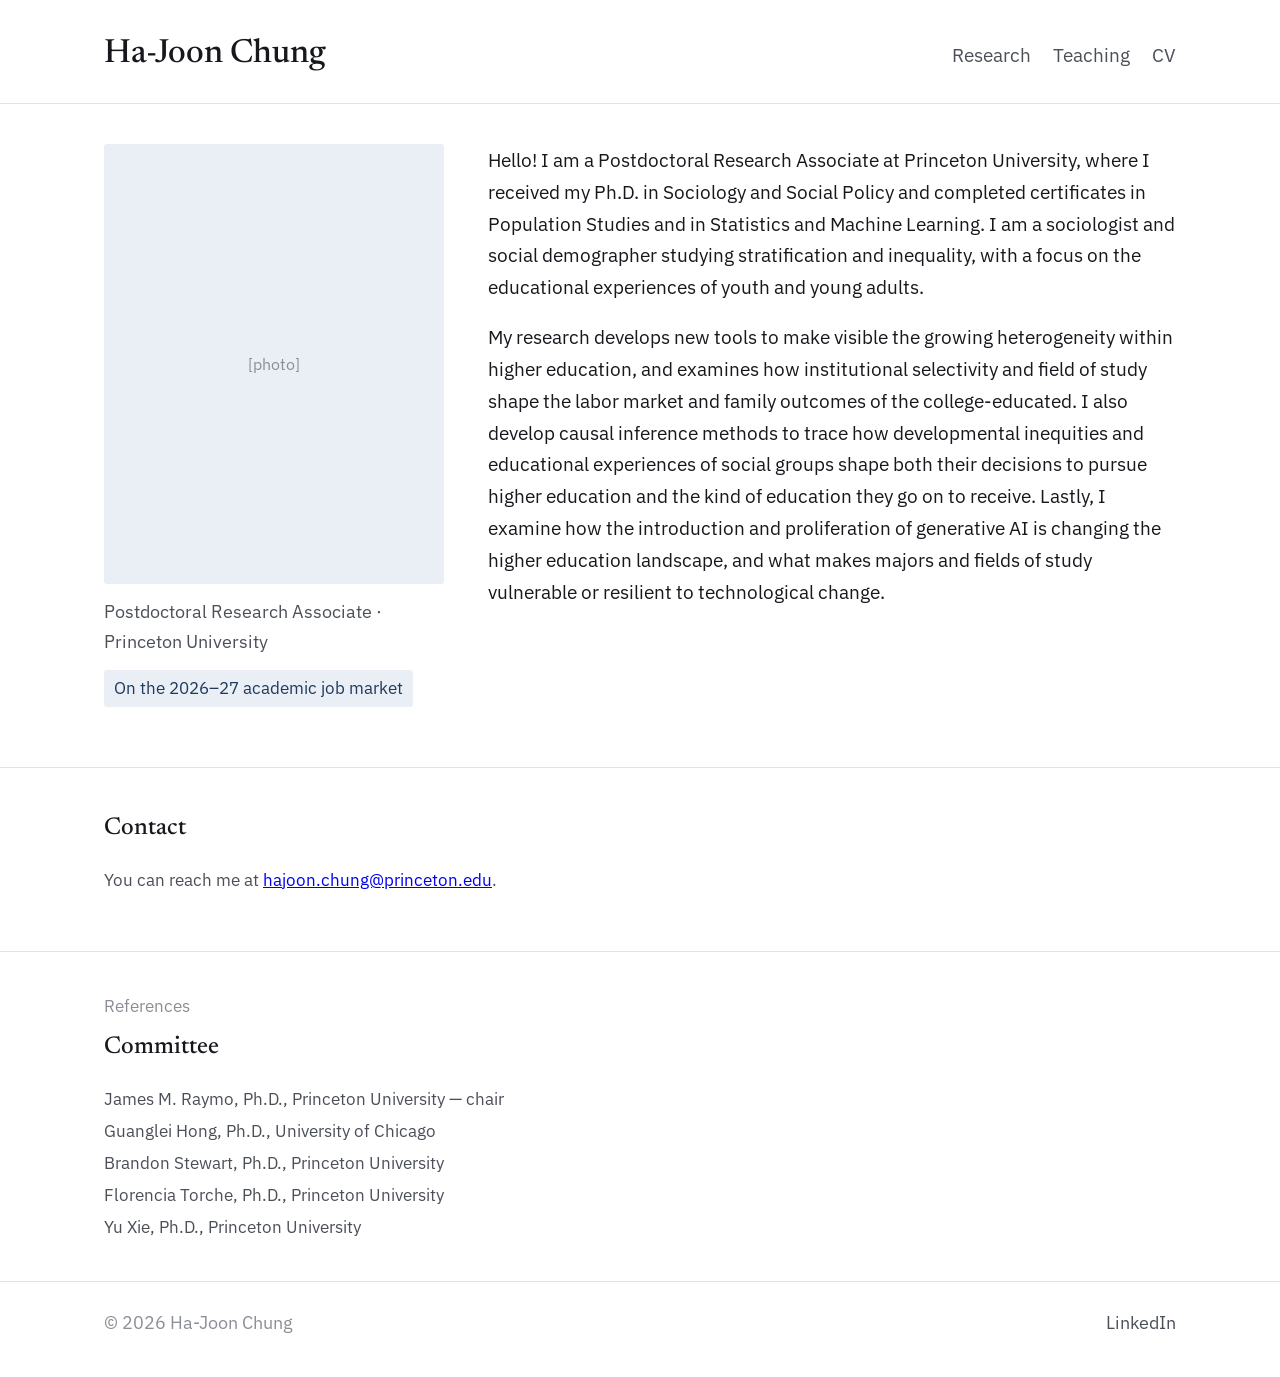
==== commit 159272d5: "Add files via upload" ====
--- a/index.html
+++ b/index.html
@@ -26,7 +26,7 @@
       <span class="market-flag">On the 2026–27 academic job market</span>
     </div>
     <div class="bio">
-      <p>I am a sociologist and social demographer studying stratification and inequality, with a focus on the educational experiences of youth and young adults. I am a Postdoctoral Research Associate at Princeton University, where I received my Ph.D. in Sociology and Social Policy and completed certificates in Population Studies and in Statistics and Machine Learning.</p>
+      <p>Hello! I am a Postdoctoral Research Associate at Princeton University, where I received my Ph.D. in Sociology and Social Policy and completed certificates in Population Studies and in Statistics and Machine Learning. I am a sociologist and social demographer studying stratification and inequality, with a focus on the educational experiences of youth and young adults.</p>
       <p>My research develops new tools to make visible the growing heterogeneity within higher education, and examines how institutional selectivity and field of study shape the labor market and family outcomes of the college-educated. I also develop causal inference methods to trace how developmental inequities and educational experiences of social groups shape both their decisions to pursue higher education and the kind of education they go on to receive. Lastly, I examine how the introduction and proliferation of generative AI is changing the higher education landscape, and what makes majors and fields of study vulnerable or resilient to technological change.</p>
     </div>
   </div>
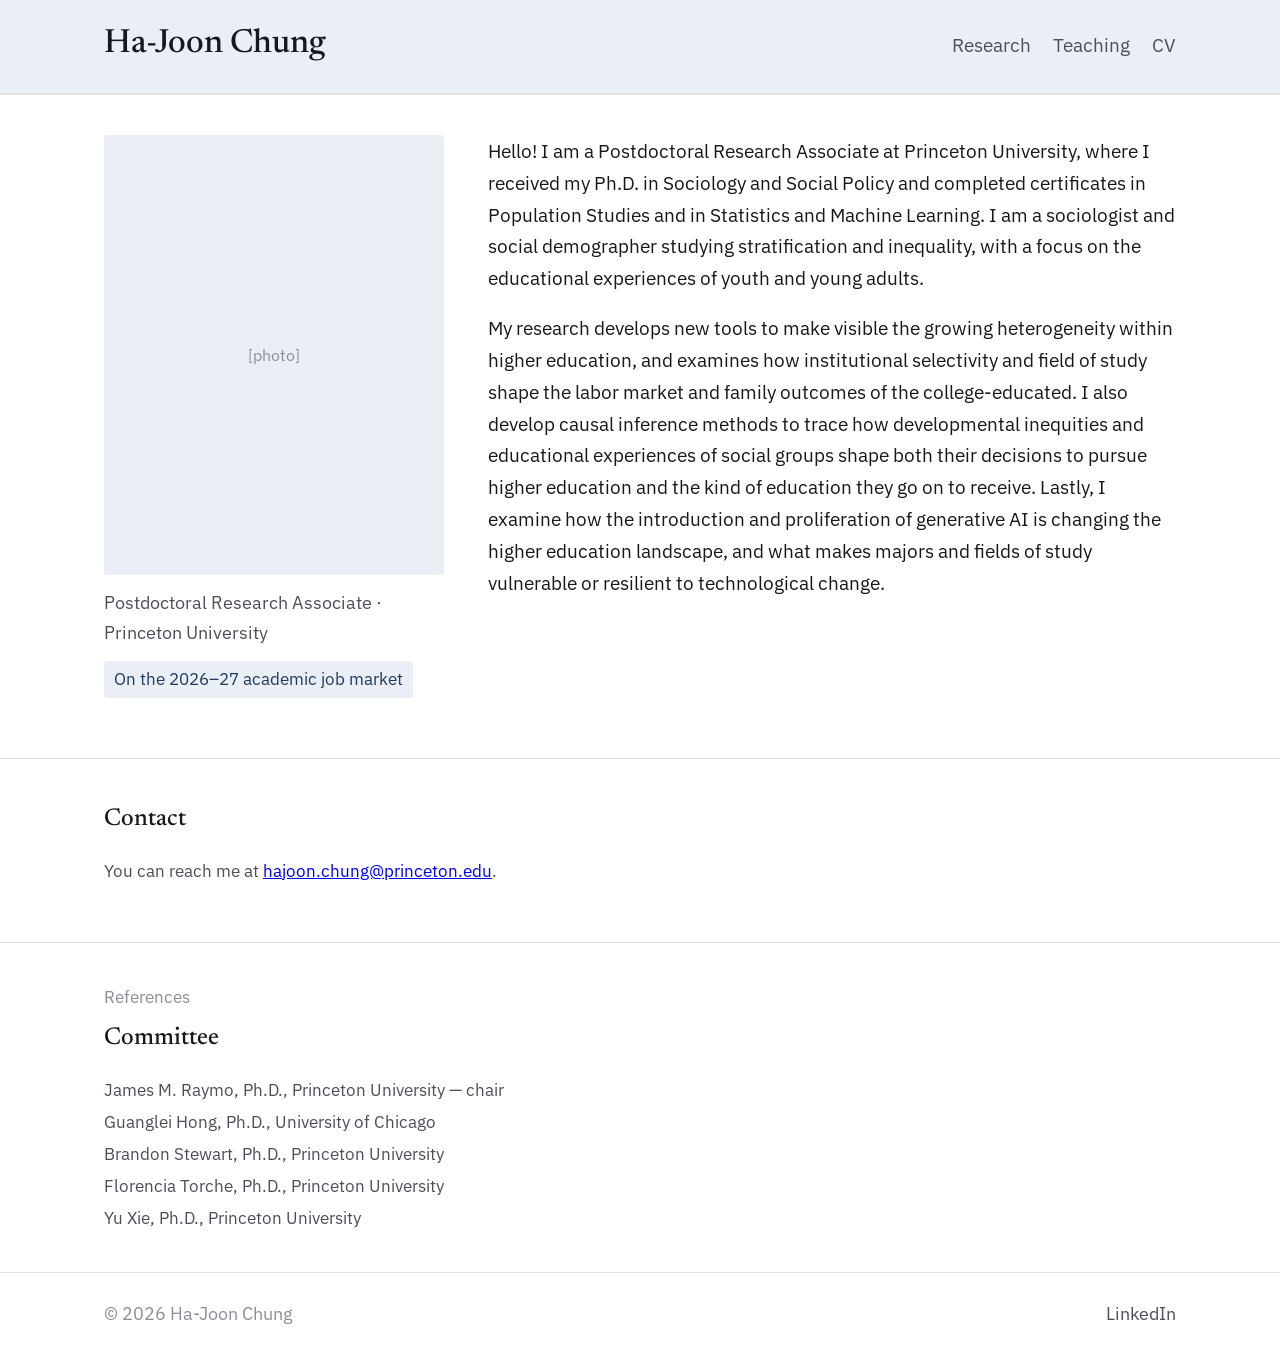
==== commit be6d1949: "Add files via upload" ====
--- a/index.html
+++ b/index.html
@@ -9,13 +9,15 @@
 </head>
 <body>
 
-<nav class="wrap">
+<nav class="nav-bar">
+  <div class="wrap nav-inner">
   <a href="index.html" class="nav-name">Ha-Joon Chung</a>
   <span class="nav-links">
     <a href="research.html">Research</a>
     <a href="teaching.html">Teaching</a>
     <a href="pdf/cv.pdf">CV</a>
   </span>
+  </div>
 </nav>
 
 <header class="hero">
--- a/styles.css
+++ b/styles.css
@@ -35,13 +35,18 @@
 
 /* ---------- Nav ---------- */
 
-nav.wrap {
+.nav-bar {
+  background: var(--accent-tint);
+  border-bottom: 1px solid var(--line);
+}
+
+.nav-inner {
   display: flex;
   align-items: baseline;
   justify-content: space-between;
   flex-wrap: wrap;
   gap: 12px 24px;
-  padding-top: 28px;
+  padding-top: 18px;
   padding-bottom: 20px;
 }
 
@@ -488,7 +493,7 @@
   width: 94%;
   max-height: 90vh;
   overflow-y: auto;
-  padding: 46px 50px 50px;
+  padding: 34px 34px 38px;
   position: relative;
   box-shadow: 0 20px 60px rgba(0, 0, 0, 0.25);
   transform: translateY(8px);
@@ -496,6 +501,15 @@
 }
 
 .lightbox-overlay.open .lightbox-card { transform: translateY(0); }
+
+@media (max-width: 600px) {
+  .lightbox-overlay { padding: 10px; }
+  .lightbox-card {
+    width: 100%;
+    padding: 44px 16px 22px;
+    border-radius: 8px;
+  }
+}
 
 .lightbox-close {
   position: absolute;
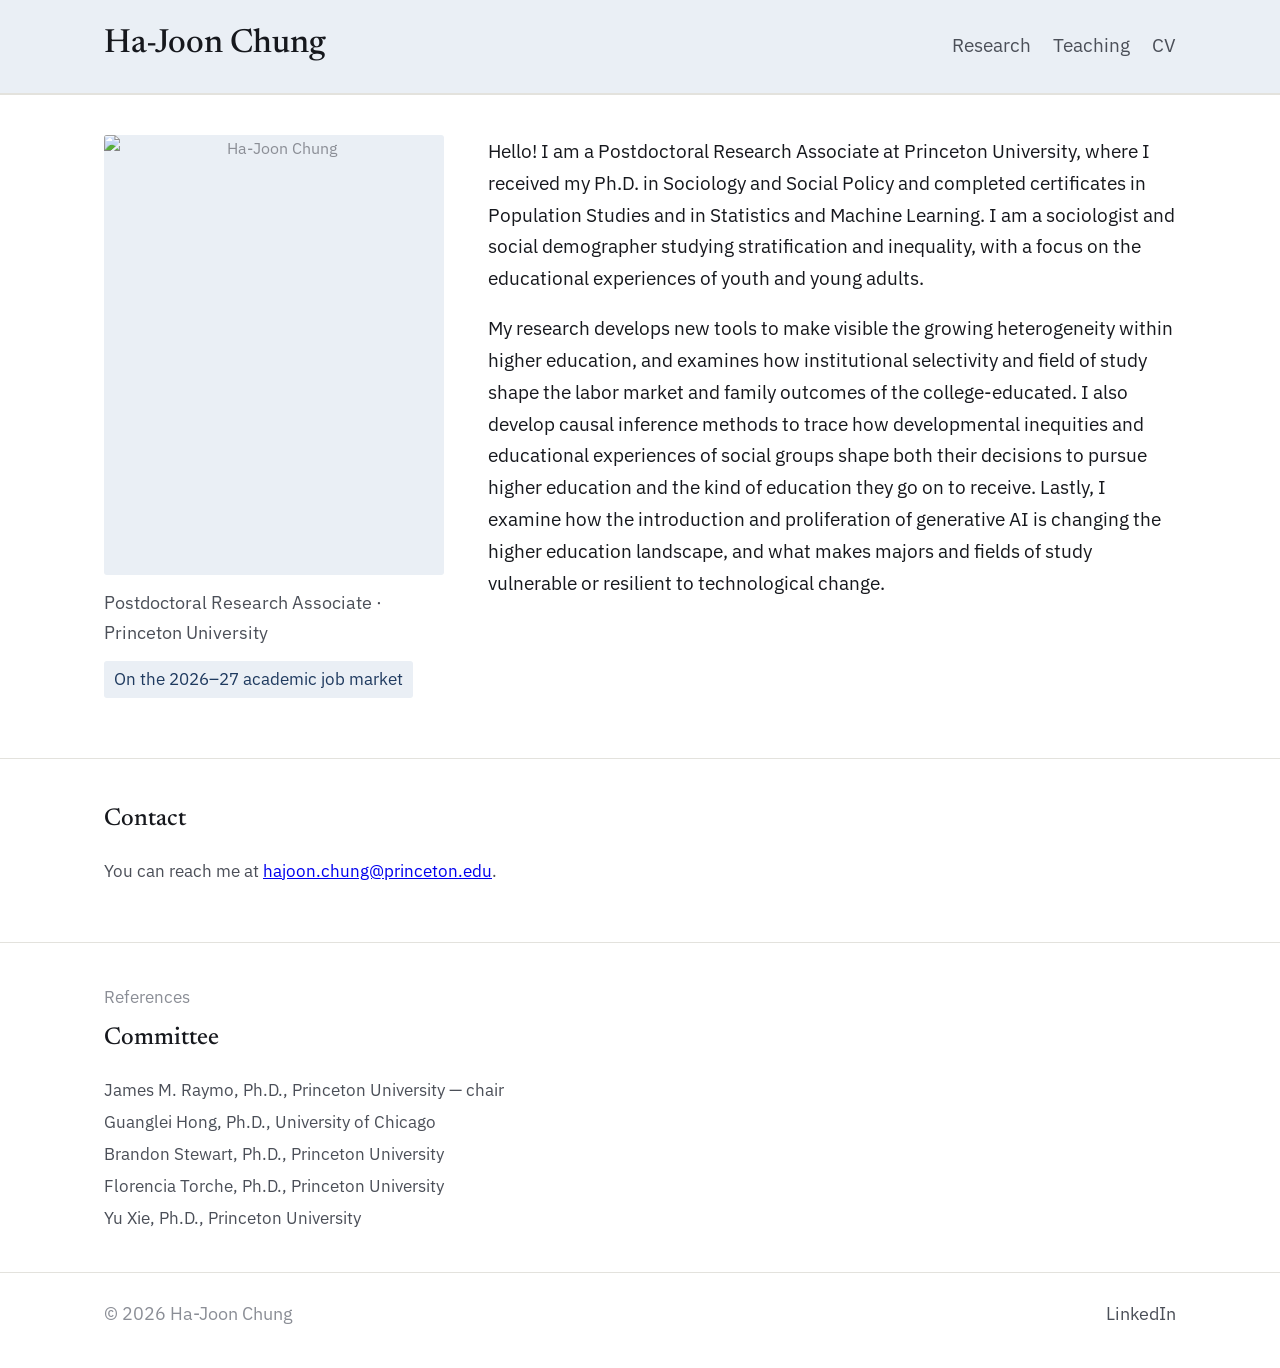
==== commit 2d5969bc: "Add files via upload" ====
--- a/index.html
+++ b/index.html
@@ -23,7 +23,7 @@
 <header class="hero">
   <div class="wrap hero-grid">
     <div>
-      <div class="portrait">[photo]</div>
+      <div class="portrait"><img src="img/portrait.jpg" alt="Ha-Joon Chung"></div>
       <p class="role" style="margin-top:12px;">Postdoctoral Research Associate · Princeton University</p>
       <span class="market-flag">On the 2026–27 academic job market</span>
     </div>
--- a/styles.css
+++ b/styles.css
@@ -102,6 +102,14 @@
   color: var(--ink-faint);
   font-size: 16.3px;
   text-align: center;
+  overflow: hidden;
+}
+
+.portrait img {
+  width: 100%;
+  height: 100%;
+  object-fit: cover;
+}
   line-height: 1.4;
 }
 
@@ -388,6 +396,13 @@
   text-align: center;
   padding: 10px;
   margin-bottom: 10px;
+}
+
+.diss-img img,
+.lightbox-img img {
+  max-width: 100%;
+  max-height: 100%;
+  object-fit: contain;
 }
 
 .diss-title {
